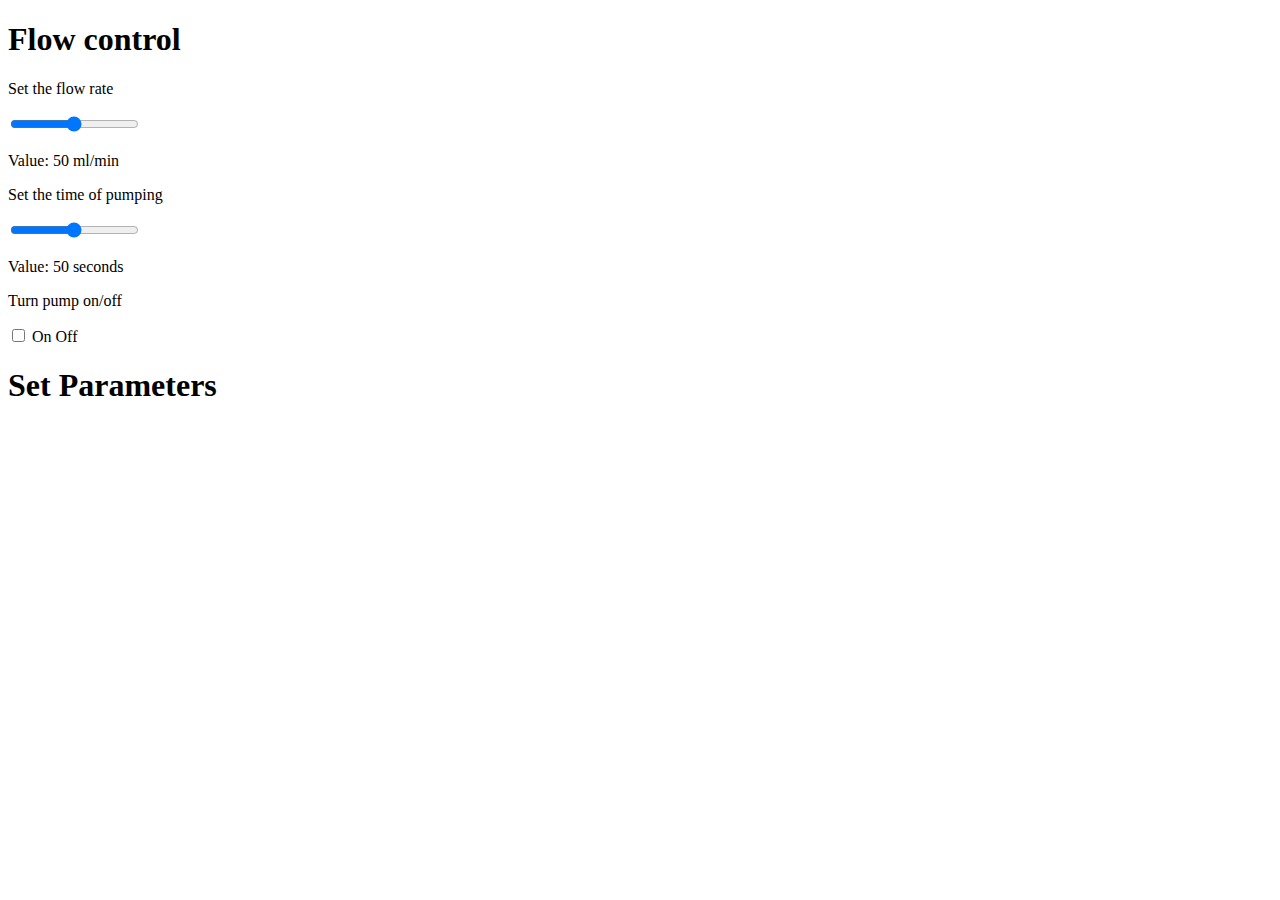
==== UserInterfacev1.4/Index.html @ a6b533a4 "Create Index.html" ====
<!DOCTYPE html>
<html xmlns:mso="urn:schemas-microsoft-com:office:office" xmlns:msdt="uuid:C2F41010-65B3-11d1-A29F-00AA00C14882">
<head>
	<title>Flow control</title>
	<meta charset="utf-8" name="viewport" content="width=device-width, initial-scale=1">
	<link rel="stylesheet" type="text/css" href="main.css">
	<script src="jquery.js"></script>
	<script src="myJsFunctions.js"></script>

<!--[if gte mso 9]><xml>
<mso:CustomDocumentProperties>
<mso:display_urn_x003a_schemas-microsoft-com_x003a_office_x003a_office_x0023_Editor msdt:dt="string">Martin Grosberg</mso:display_urn_x003a_schemas-microsoft-com_x003a_office_x003a_office_x0023_Editor>
<mso:xd_Signature msdt:dt="string"></mso:xd_Signature>
<mso:Order msdt:dt="string">5660300.00000000</mso:Order>
<mso:ComplianceAssetId msdt:dt="string"></mso:ComplianceAssetId>
<mso:TemplateUrl msdt:dt="string"></mso:TemplateUrl>
<mso:xd_ProgID msdt:dt="string"></mso:xd_ProgID>
<mso:SharedWithUsers msdt:dt="string"></mso:SharedWithUsers>
<mso:display_urn_x003a_schemas-microsoft-com_x003a_office_x003a_office_x0023_Author msdt:dt="string">Martin Grosberg</mso:display_urn_x003a_schemas-microsoft-com_x003a_office_x003a_office_x0023_Author>
<mso:ContentTypeId msdt:dt="string">0x0101002A9DB9F94E987C4EAB6A9B3ECDDD85C1</mso:ContentTypeId>
<mso:_SourceUrl msdt:dt="string"></mso:_SourceUrl>
<mso:_SharedFileIndex msdt:dt="string"></mso:_SharedFileIndex>
</mso:CustomDocumentProperties>
</xml><![endif]-->
</head>
<body>
	<h1>Flow control</h1>
	<div class="slidecontainer">
		<p>Set the flow rate</p>
		<input type="range" onclick="Setflow()" min="1" max="100" value="50" class="slider" id="myRange">
		<p>Value: <span id="demo"></span> ml/min</p>
		<script>
		var slider = document.getElementById("myRange");
		var output = document.getElementById("demo");
		output.innerHTML = slider.value;
		slider.oninput = function() {
		  output.innerHTML = this.value;
		}
		</script>
	</div>
	<div class="slidecontainer">
		<p>Set the time of pumping</p>
		<input type="range" onclick="Settime()" min="1" max="100" value="50" class="slider" id="myRange2">
		<p>Value: <span id="demo2"></span> seconds </p>
		<script>
		var slider2 = document.getElementById("myRange2");
		var output2 = document.getElementById("demo2");
		output2.innerHTML = slider2.value;
		slider2.oninput = function() {
		  output2.innerHTML = this.value;
		}
		</script>
	</div>
  <div class="toggleBox">
  <p>Turn pump on/off</p>
    <div class="toggle">
      <input type="checkbox" onclick="changeOutput()" id ="myCheck">
      <label for="" class="onbtn" >On</label>
      <label for="" class="ofbtn" >Off</label> 
    </div>
  </div>  
	<title> Count down timer</title>
	<div class="container">
		<h1 id="count" >Set Parameters</h1>
	</div>

</body>
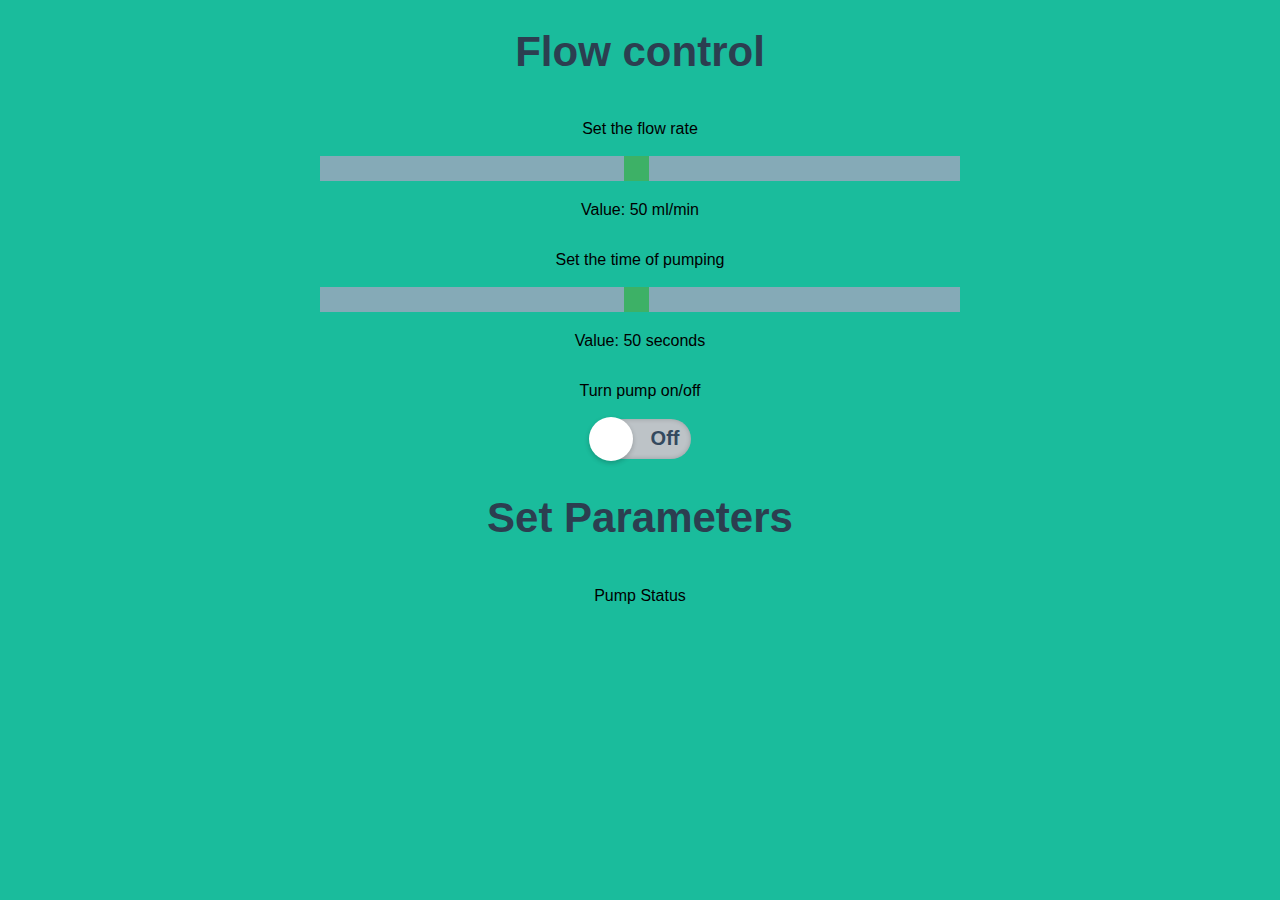
==== commit b6dfec09: "Update Index.html" ====
--- a/UserInterfacev1.4/Index.html
+++ b/UserInterfacev1.4/Index.html
@@ -63,5 +63,11 @@
 	<div class="container">
 		<h1 id="count" >Set Parameters</h1>
 	</div>
-
+	
+<p>Pump Status</p>
+<table>
+	<tr>
+		<td><canvas id="pumpStatus" width="50" height="50"></canvas></td>
+	</tr>
+</table>	
 </body>
--- a/UserInterfacev1.4/main.css
+++ b/UserInterfacev1.4/main.css
@@ -0,0 +1,100 @@
+
+.slidecontainer {
+  width: 100%;
+}
+.slider {
+  -webkit-appearance: none;
+  width: 50%;
+  height: 25px;
+  background: #b3a3c3;
+  outline: none;
+  opacity: 0.7;
+  -webkit-transition: .2s;
+  transition: opacity .2s;
+}
+.slider:hover {
+  opacity: 1;
+}
+.slider::-webkit-slider-thumb {
+  -webkit-appearance: none;
+  appearance: none;
+  width: 25px;
+  height: 25px;
+  background: #4CAD50;
+  cursor: pointer;
+}
+.slider::-moz-range-thumb {
+  width: 25px;
+  height: 25px;
+  background: #4CAG50;
+  cursor: pointer;
+}
+
+body {
+  margin: 0;
+  padding: 0;
+  font-family: 'Montserrat', sans-serif;
+  background: #1abc9c;
+  display: grid;
+  align-items: center;
+  height: 40vh;
+  text-align: center;
+}
+
+h1 {
+  font-size: 42px;
+  color: #2c3e50;
+}
+input[type="checkbox"] {
+  position: relative;
+  width: 100px;
+  height: 40px;
+  background: #bdc3c7;
+  -webkit-appearance: none;
+  border-radius: 20px;
+  outline: none;
+  transition: .4s;
+  box-shadow: inset 0 0 5px rgba(0, 0, 0, 0.2);
+  cursor: pointer;
+}
+input:checked[type="checkbox"] {
+  background: #3498db;
+}
+input[type="checkbox" ]::before {
+  z-index: 2;
+  position: absolute;
+  content: "";
+  left: 0;
+  width: 40px;
+  height: 40px;
+  background: #fff;
+  border-radius: 50%;
+  transform: scale(1.1);
+  box-shadow: 0 2px 5px rgba(0, 0, 0, 0.2);
+  transition: .4s;
+}
+input:checked[type="checkbox"]::before {
+  left: 60px;
+}
+.toggle {
+  position: relative;
+  display: inline;
+}
+label {
+  position: absolute;
+  color: #fff;
+  font-weight: 600;
+  font-size: 20px;
+  pointer-events: none;
+}
+.onbtn {
+  bottom: 15px;
+  left: 15px;
+}
+.ofbtn {
+  bottom: 15px;
+  right: 14px;
+  color: #34495e;
+}
+
+
